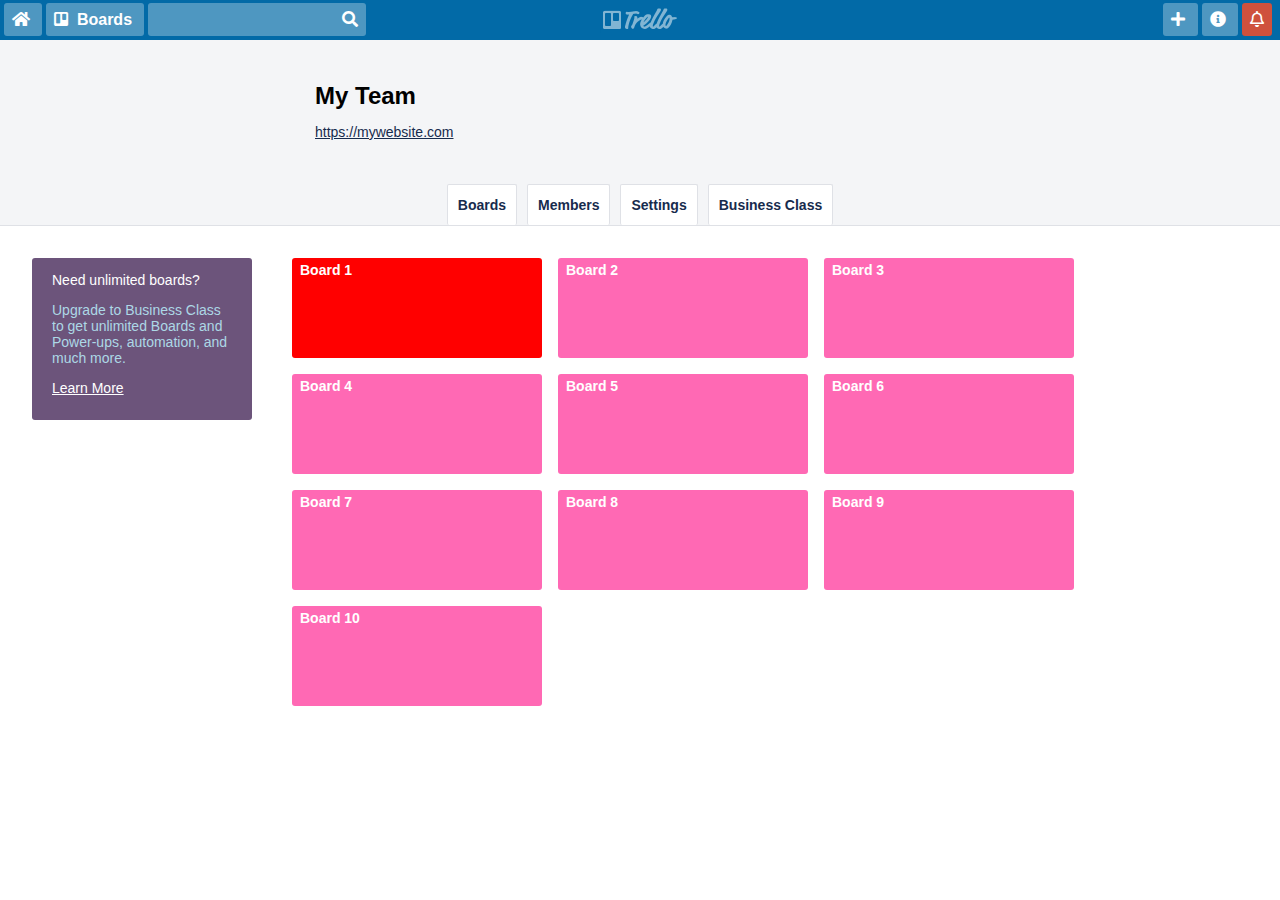
==== Week7/Day3/SOLUTIONS/recreate-trello-long-practice/index.html @ 2812b47e "long practice solutions" ====
<!DOCTYPE html>
<html>

<head>
  <meta charset="UTF-8">
  <meta name="viewport" content="width=device-width, initial-scale=1.0">
  <link rel="stylesheet" href="https://cdnjs.cloudflare.com/ajax/libs/font-awesome/5.11.1/css/all.css" rel="stylesheet">
  <link rel="stylesheet" type="text/css" href="main.css">
</head>

<body>
  <div class="header-nav__container">
    <span class="header-nav__group">
      <a class="header-nav__link">
        <div class="header-nav__button" id="home">
          <i class="fas fa-home"></i>
        </div>
      </a>
      <a class="header-nav__link">
        <div class="header-nav__button" id="boards">
          <i class="fab fa-trello"></i> <span class="boards-label">Boards</span>
        </div>
      </a>
      <a class="header-nav__link">
        <div class="header-nav__button" id="search">
          <input type="search" value>
          <i class="fas fa-search"></i>
        </div>
      </a>
    </span>
    <span class="header-nav__group">
      <img class="header-nav__trello-logo" id="trello-logo" src="trello-logo-white.png" style="height:30px" />
    </span>
    <span class="header-nav__group" id="plus">
      <a class="header-nav__link">
        <div class="header-nav__button" id="plus">
          <i class="fas fa-plus"></i>
        </div>
      </a>
      <a class="header-nav__link">
        <div class="header-nav__button" id="info">
          <i class="fas fa-info-circle"></i>
        </div>
      </a>
      <a class="header-nav__link">
        <div class="header-nav__button" id="alerts">
          <i class="far fa-bell"></i>
        </div>
      </a>
    </span>
  </div>
  <div class="team__container">
    <div class="team__info">
      <h1>My Team</h1>
      <a class="team-link" href="https://mywebsite.com">https://mywebsite.com</a>
    </div>
  </div>
  <div class="tabbed-nav__container">
    <div class="tabbed-nav__group">
      <a class="tabbed-nav__link" id="boards-tab">Boards</a>
      <a class="tabbed-nav__link" id="members-tab">Members</a>
      <a class="tabbed-nav__link" id="settings-tab">Settings</a>
      <a class="tabbed-nav__link" id="business-class-tab">Business Class</a>
    </div>
  </div>
  <div class="boards__container">
    <div class="boards__sidebar">
      <div class="boards__sidebar-content">
        <p class="title">Need unlimited boards?</p>
        <p class="description">Upgrade to Business Class to get unlimited Boards and Power-ups,
          automation, and much more.</p>
        <p class="cta"><a href="">Learn More</a></p>
      </div>
    </div>
    <div class="boards__group">
      <div class="boards__board board-1">Board 1</div>
      <div class="boards__board board-2>">Board 2</div>
      <div class="boards__board board-3>">Board 3</div>
      <div class="boards__board board-4>">Board 4</div>
      <div class="boards__board board-5>">Board 5</div>
      <div class="boards__board board-6>">Board 6</div>
      <div class="boards__board board-7>">Board 7</div>
      <div class="boards__board board-8>">Board 8</div>
      <div class="boards__board board-9>">Board 9</div>
      <div class="boards__board board-10>">Board 10</div>
    </div>
  </div>
</body>

</html>
---- Week7/Day3/SOLUTIONS/recreate-trello-long-practice/main.css ----
/*!!START */
body {
  margin: 0;
  font-family: -apple-system,BlinkMacSystemFont,Segoe UI,Roboto,Noto Sans,Ubuntu,Droid Sans,Helvetica Neue,sans-serif;
  font-size: 14px;
}

.header-nav__container {
  background-color: #026AA7;
  color: #FFFFFF;
  padding: 4px;
  line-height: 20px;
  font-size: 16px;
  display: flex;
  flex-flow: row wrap;
  justify-content: space-between;
}

.header-nav__button#alerts {
  background-color: #CF513D;
}

.team__container {
  background-color: #f4f5f7;
  padding: 32px;
}

.team__info {
  display: flex;
  flex-direction: column;
  justify-content: center;
  margin: 0 auto;
  max-width: 650px;
  padding: 10px;
  position: relative;
}

.team__info > h1 {
  margin: 0 0 12px;
  font-size: 24px;
  font-weight: 600;
  line-height: 28px;
}

.team__info a {
  color: #172b4d;
  line-height: 20px;
  font-weight: 400;
}

.tabbed-nav__container {
  background-color: #f4f5f7;
}

.tabbed-nav__group {
  display: flex;
  justify-content: center;
  border-bottom: 1px solid #dfe1e6;
}

.tabbed-nav__link {
  border: 1px solid #dfe1e6;
  border-bottom: 0;
  border-radius: 2px;
  padding: 10px;
  margin: 0 5px;
  color: #172b4d;
  line-height: 20px;
  font-weight: 700;
  background-color: #FFFFFF;
}

.boards__container {
  display: flex;
  flex-flow: row wrap;
  padding: 32px;
  margin: 0 auto;
  max-width: 1400px;
}

.boards__sidebar {
  border-radius: 3px;
  flex: 0 0 220px;
  background-color:#6C547B;
  padding: 0 20px;
  max-width: 180px;
  padding-bottom: 32px;
  max-height: 130px;
  margin: 0 32px 32px 0;
  width: 20%;
}

.boards__sidebar-content p.title,
.boards__sidebar-content a {
  color: #FFFFFF;
}

.boards__sidebar-content > p.description {
  color: lightblue;
}

.boards__group {
  display: flex;
  flex-wrap: wrap;
  width: 80%;
}

.boards__board {
  height: 100px;
  max-width: 250px;
  background-color: hotpink;
  color: #FFFFFF;
  font-weight: 700;
  border-radius: 3px;
  box-sizing: border-box;
  padding: 4px 8px;
  position: relative;
  width: 25%;
  cursor: pointer;
  margin: 0 8px 16px;
  display: flex;
  position: relative;
  flex-direction: column;
  justify-content: space-between;
}

/* Responsive Styles */

@media screen and (max-width: 730px) {
  .header-nav__button#search > input,
  .boards-label {
    display: none;
  }
}

@media screen and (max-width: 750px) {
  .boards__board {
    width: 100%;
    max-width: unset;
  }
}

@media screen and (max-width: 1175px) {
  .boards__sidebar {
    margin: 0 auto 32px;
  }
  .boards__group {
    margin: 0 auto;
  }
}

@media screen and (max-width: 1324px) {
  .boards__group {
    width: unset;
  }
}

@media screen and (min-width: 751px) and (max-width: 1280px) {
  .boards__board {
    width: 33%;
  }
}

@media screen and (max-width: 500px) {
  .tabbed-nav__group {
    display: unset;
  }
  .tabbed-nav__link {
    display: block;
  }
}
/*!!END */

/* Supplied CSS follows. */
.header-nav__button {
  display: inline;
  border-radius: 3px;
  border: 0;
  cursor: pointer;
  text-decoration: none;
  align-items: center;
  text-align: center;
  background-color: hsla(0,0%,100%,.3);
  box-shadow: none;
  color: #fff;
  height: 32px;
  line-height: 32px;
  margin: 0 4px 0 0;
  padding: 0;
  transition: .1s ease;
  white-space: nowrap;
  padding: 8px;
  height: 32px;
  width: 32px;
}

.header-nav__button#search > input {
  border-style: none;
  border: none;
  background-image: none;
  background-color: transparent;
  -webkit-box-shadow: none;
  -moz-box-shadow: none;
  box-shadow: none;
}

.header-nav__button > .boards-label {
  font-weight: 700;
  padding-left: 4px;
}

.header-nav__trello-logo {
  opacity: 0.5;
  display: block;
  left: 50%;
  position: absolute;
  transform: translateX(-50%);
  top: 5px;
}

.board-1 {
  background-color: red;
}
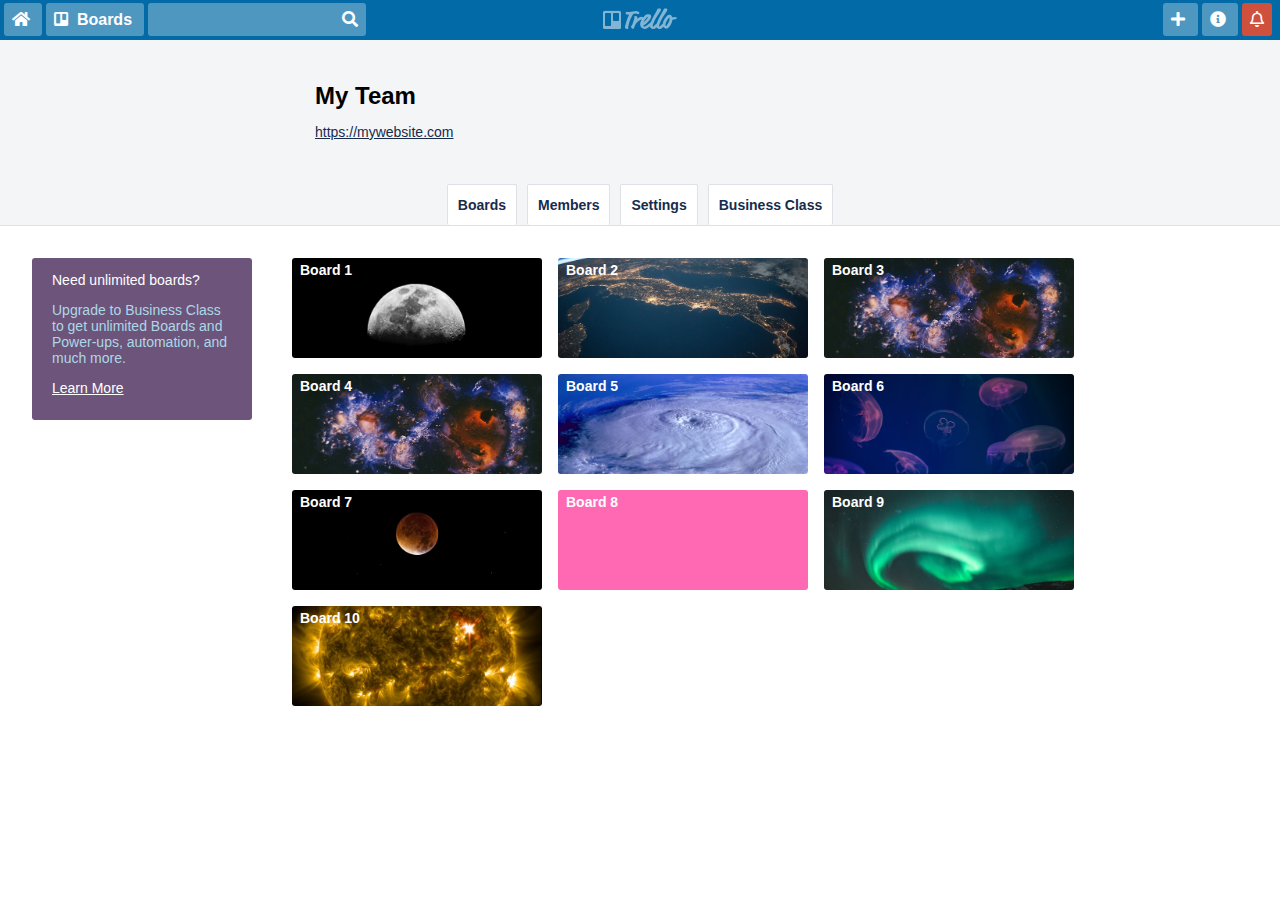
==== commit 3ac8d237: "trello images update" ====
--- a/Week7/Day3/SOLUTIONS/recreate-trello-long-practice/index.html
+++ b/Week7/Day3/SOLUTIONS/recreate-trello-long-practice/index.html
@@ -74,15 +74,15 @@
     </div>
     <div class="boards__group">
       <div class="boards__board board-1">Board 1</div>
-      <div class="boards__board board-2>">Board 2</div>
-      <div class="boards__board board-3>">Board 3</div>
-      <div class="boards__board board-4>">Board 4</div>
-      <div class="boards__board board-5>">Board 5</div>
-      <div class="boards__board board-6>">Board 6</div>
-      <div class="boards__board board-7>">Board 7</div>
-      <div class="boards__board board-8>">Board 8</div>
-      <div class="boards__board board-9>">Board 9</div>
-      <div class="boards__board board-10>">Board 10</div>
+      <div class="boards__board board-2">Board 2</div>
+      <div class="boards__board board-3">Board 3</div>
+      <div class="boards__board board-4">Board 4</div>
+      <div class="boards__board board-5">Board 5</div>
+      <div class="boards__board board-6">Board 6</div>
+      <div class="boards__board board-7">Board 7</div>
+      <div class="boards__board board-8">Board 8</div>
+      <div class="boards__board board-9">Board 9</div>
+      <div class="boards__board board-10">Board 10</div>
     </div>
   </div>
 </body>
--- a/Week7/Day3/SOLUTIONS/recreate-trello-long-practice/main.css
+++ b/Week7/Day3/SOLUTIONS/recreate-trello-long-practice/main.css
@@ -123,6 +123,8 @@
   flex-direction: column;
   justify-content: space-between;
 }
+
+
 
 /* Responsive Styles */
 
@@ -218,6 +220,63 @@
   top: 5px;
 }
 
+
 .board-1 {
-  background-color: red;
+  background-image: url('./board-backgrounds/board-1-background.jpg');
+  background-position: center;
+  background-size: cover;
+}
+
+.board-2 {
+  background-image: url('./board-backgrounds/board-2-background.jpg');
+  background-position: center;
+  background-size: cover;
+}
+
+.board-3 {
+  background-image: url('./board-backgrounds/board-3-background.jpg');
+  background-position: center;
+  background-size: cover;
+}
+
+.board-4 {
+  background-image: url('./board-backgrounds/board-4-background.jpg');
+  background-position: center;
+  background-size: cover;
+}
+
+.board-5 {
+  background-image: url('./board-backgrounds/board-5-background.jpg');
+  background-position: center;
+  background-size: cover;
+}
+
+.board-6 {
+  background-image: url('./board-backgrounds/board-6-background.jpg');
+  background-position: center;
+  background-size: cover;
+}
+
+.board-7 {
+  background-image: url('./board-backgrounds/board-8-background.jpg');
+  background-position: center;
+  background-size: cover;
+}
+
+.board-9 {
+  background-image: url('./board-backgrounds/board-9-background.jpg');
+  background-position: center;
+  background-size: cover;
+}
+
+.board-10 {
+  background-image: url('./board-backgrounds/board-10-background.jpg');
+  background-position: center;
+  background-size: cover;
+}
+
+.board-4 {
+  background-image: url('./board-backgrounds/board-3-background.jpg');
+  background-position: center;
+  background-size: cover;
 }